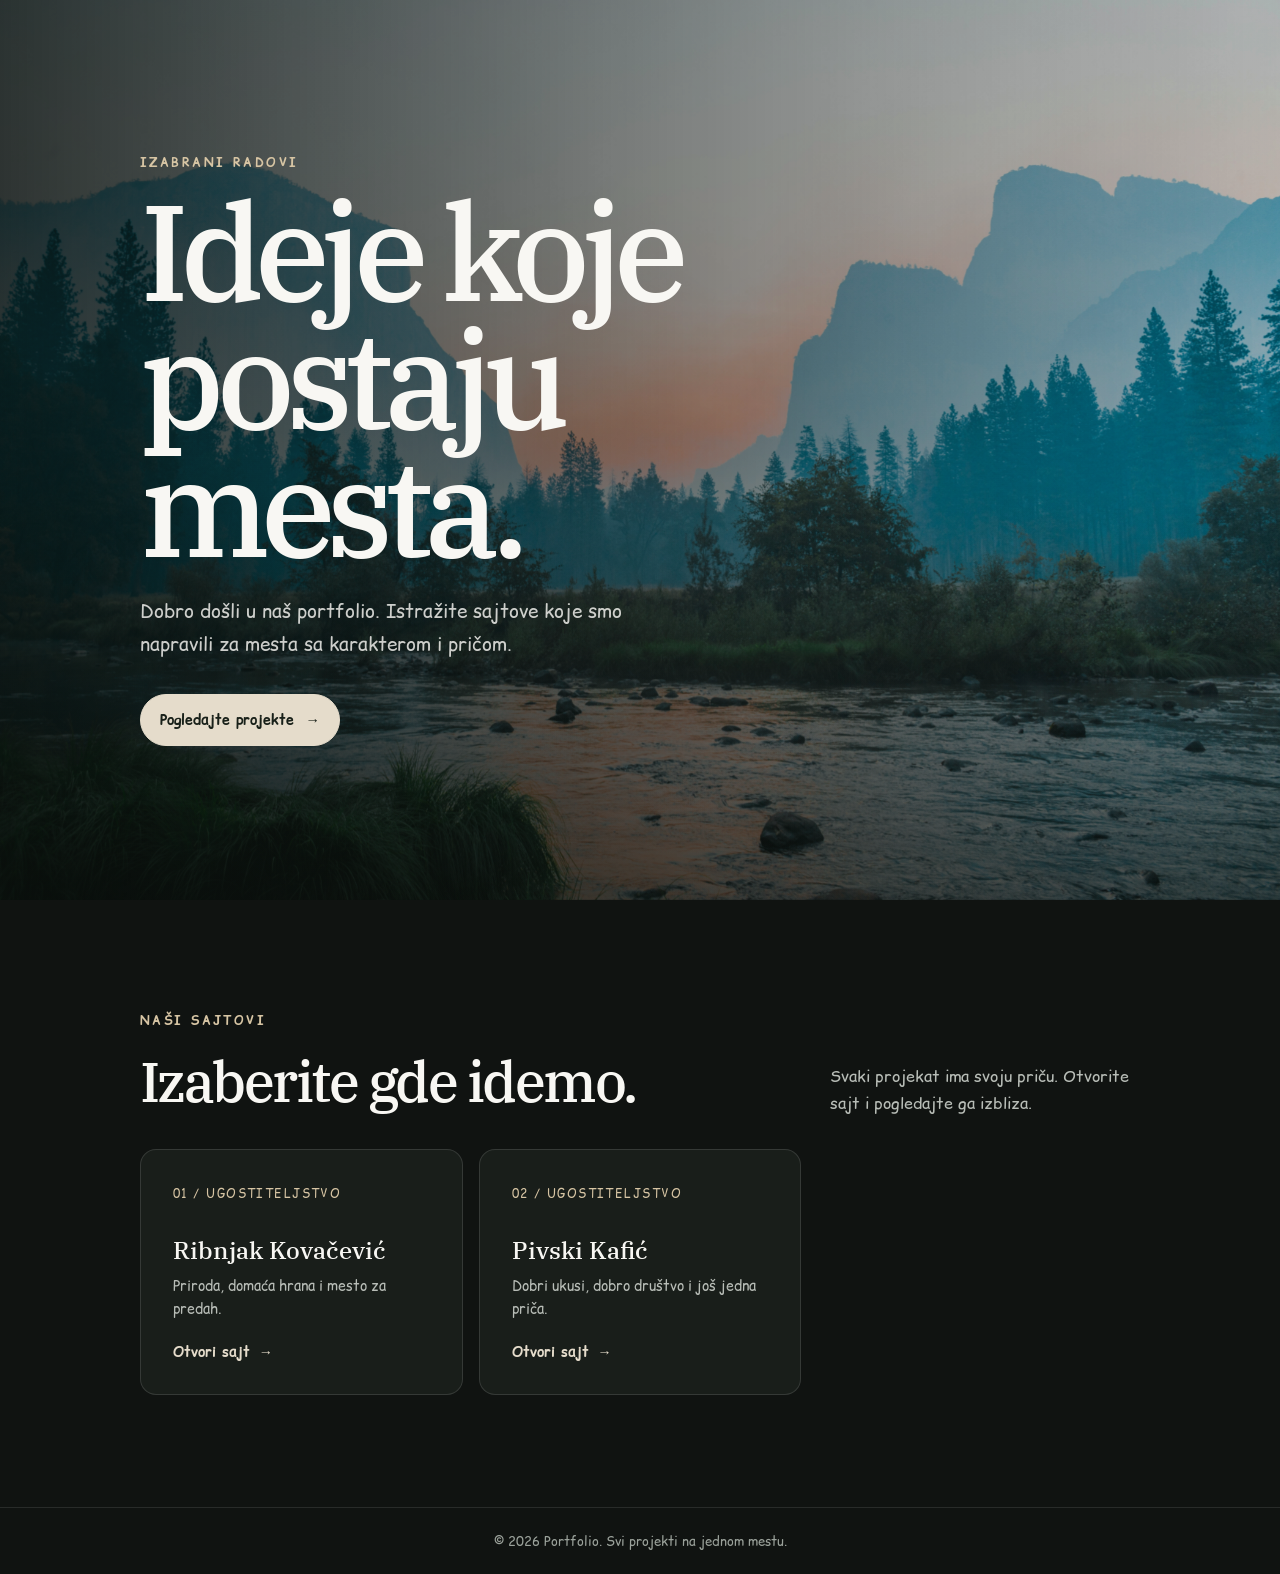
==== index.html @ f23b8ac7 "Add files via upload" ====
<!DOCTYPE html>
<html lang="sr-Latn">
    <head>
        <meta charset="UTF-8">
        <meta name="viewport" content="width=device-width, initial-scale=1.0">
        <meta name="description" content="Pogledajte izbor naših sajtova i projekata.">
        <meta name="theme-color" content="#101311">
        <title>Portfolio | Naši projekti</title>
        <link rel="preconnect" href="https://fonts.googleapis.com">
        <link rel="preconnect" href="https://fonts.gstatic.com" crossorigin>
        <link href="https://fonts.googleapis.com/css2?family=Comic+Relief:wght@400;700&family=IBM+Plex+Serif:wght@400;500;600&display=swap" rel="stylesheet">
        <link rel="stylesheet" href="index.css">
    </head>
    <body>
        <header class="hero" id="pocetna">
            <img src="bailey-zindel-NRQV-hBF10M-unsplash.jpg" alt="" class="hero-image" aria-hidden="true">
            <div class="hero-shade" aria-hidden="true"></div>
            <div class="hero-content">
                <p class="eyebrow">Izabrani radovi</p>
                <h1>Ideje koje<br>postaju mesta.</h1>
                <p class="hero-intro">Dobro došli u naš portfolio. Istražite sajtove koje smo napravili za mesta sa karakterom i pričom.</p>
                <div class="hero-actions">
                    <a class="button" href="#projekti">Pogledajte projekte <span aria-hidden="true">&rarr;</span></a>
                </div>
            </div>
        </header>

        <main>
            <section class="projects" id="projekti" aria-labelledby="projects-title">
                <div class="projects-heading">
                    <div>
                        <p class="eyebrow">Naši sajtovi</p>
                        <h2 id="projects-title">Izaberite gde idemo.</h2>
                    </div>
                    <p>Svaki projekat ima svoju priču. Otvorite sajt i pogledajte ga izbliza.</p>
                </div>
                <div class="project-grid">
                    <article class="project-card">
                        <span class="project-number">01 / UGOSTITELJSTVO</span>
                        <h3>Ribnjak Kovačević</h3>
                        <p>Priroda, domaća hrana i mesto za predah.</p>
                        <a class="project-link" href="ribnjakkov.html">Otvori sajt <span aria-hidden="true">&rarr;</span></a>
                    </article>
                    <article class="project-card">
                        <span class="project-number">02 / UGOSTITELJSTVO</span>
                        <h3>Pivski Kafić</h3>
                        <p>Dobri ukusi, dobro društvo i još jedna priča.</p>
                        <a class="project-link" href="pivski.html">Otvori sajt <span aria-hidden="true">&rarr;</span></a>
                    </article>
                </div>
            </section>
        </main>

        <footer class="footer">
            <p>&copy; 2026 Portfolio. Svi projekti na jednom mestu.</p>
        </footer>
    </body>
</html>
---- index.css ----
* {
  box-sizing: border-box;
}

:root {
  color-scheme: dark;
  font-family: "IBM Plex Serif", Georgia, serif;
  color: #f8f7f3;
  background: #101311;
  font-synthesis: none;
  text-rendering: optimizeLegibility;
  scroll-behavior: smooth;
}

body {
  margin: 0;
}

a {
  color: inherit;
}

.hero {
  position: relative;
  display: grid;
  min-height: 100vh;
  min-height: 100svh;
  overflow: hidden;
  align-items: center;
  padding: clamp(1.5rem, 5vw, 4.5rem);
  isolation: isolate;
}

.hero-image,
.hero-shade {
  position: absolute;
  z-index: -1;
  inset: 0;
  width: 100%;
  height: 100%;
}

.hero-image {
  object-fit: cover;
  object-position: center;
  animation: image-arrive 1.2s ease-out both;
}

.hero-shade {
  background:
    linear-gradient(90deg, rgb(9 15 12 / 82%) 0%, rgb(9 15 12 / 50%) 48%, rgb(9 15 12 / 18%) 100%),
    linear-gradient(0deg, rgb(9 15 12 / 50%) 0%, transparent 45%);
}

.hero-content {
  width: min(100%, 1000px);
  margin: 0 auto;
  animation: content-arrive 800ms 150ms ease-out both;
}

.eyebrow {
  margin: 0 0 1rem;
  color: #d7c5a4;
  font-family: "Comic Relief", sans-serif;
  font-size: 0.76rem;
  font-weight: 700;
  letter-spacing: 0.2em;
  text-transform: uppercase;
}

.hero h1 {
  max-width: 780px;
  margin: 0;
  font-size: clamp(3.75rem, 11vw, 8.5rem);
  font-weight: 500;
  letter-spacing: -0.065em;
  line-height: 0.94;
}

.hero-intro {
  max-width: 530px;
  margin: 1.5rem 0 2rem;
  color: rgb(248 247 243 / 82%);
  font-family: "Comic Relief", sans-serif;
  font-size: clamp(1rem, 2vw, 1.2rem);
  line-height: 1.75;
}

.hero-actions {
  display: flex;
  flex-wrap: wrap;
  align-items: center;
  gap: 1.25rem;
}

.button,
.text-link {
  display: inline-flex;
  min-height: 3.25rem;
  align-items: center;
  justify-content: center;
  gap: 0.7rem;
  font-family: "Comic Relief", sans-serif;
  font-size: 0.9rem;
  font-weight: 700;
  text-decoration: none;
  transition: background-color 180ms ease, border-color 180ms ease, color 180ms ease, transform 180ms ease;
}

.button {
  padding: 0.85rem 1.2rem;
  border: 1px solid #e5dccb;
  border-radius: 999px;
  background: #e5dccb;
  color: #182019;
}

.button:hover {
  transform: translateY(-2px);
  border-color: #fff;
  background: #fff;
}

.text-link {
  color: #f8f7f3;
}

.text-link:hover {
  color: #d7c5a4;
}

.text-link span,
.project-link span {
  transition: transform 180ms ease;
}

.text-link:hover span,
.project-link:hover span {
  transform: translateX(4px);
}

.projects {
  padding: clamp(4rem, 9vw, 7rem) max(1.5rem, calc((100vw - 1000px) / 2));
  background: #101311;
}

.projects-heading {
  display: flex;
  align-items: end;
  justify-content: space-between;
  gap: 2rem;
  margin-bottom: 2rem;
}

.projects-heading h2 {
  margin: 0;
  font-size: clamp(2rem, 5vw, 3.5rem);
  font-weight: 500;
  letter-spacing: -0.045em;
}

.projects-heading > p {
  max-width: 310px;
  margin: 0;
  color: #b8bdb7;
  font-family: "Comic Relief", sans-serif;
  line-height: 1.7;
}

.project-grid {
  display: grid;
  grid-template-columns: repeat(3, minmax(0, 1fr));
  gap: 1rem;
}

.project-card {
  min-height: 210px;
  padding: clamp(1.25rem, 3vw, 2rem);
  border: 1px solid rgb(255 255 255 / 12%);
  border-radius: 1rem;
  background: #191e1a;
  transition: transform 220ms ease, border-color 220ms ease, background-color 220ms ease;
}

.project-card:hover,
.project-card:focus-within {
  transform: translateY(-5px);
  border-color: rgb(215 197 164 / 55%);
  background: #202720;
}

.project-number {
  color: #d7c5a4;
  font-family: "Comic Relief", sans-serif;
  font-size: 0.75rem;
  letter-spacing: 0.12em;
}

.project-card h3 {
  margin: 2rem 0 0.55rem;
  font-size: 1.5rem;
  font-weight: 500;
}

.project-card p {
  margin: 0;
  color: #b8bdb7;
  font-family: "Comic Relief", sans-serif;
  font-size: 0.9rem;
  line-height: 1.6;
}

.project-link {
  display: inline-flex;
  align-items: center;
  gap: 0.55rem;
  margin-top: 1.35rem;
  color: #e5dccb;
  font-family: "Comic Relief", sans-serif;
  font-size: 0.88rem;
  font-weight: 700;
  text-decoration: none;
}

.project-link:focus-visible,
.button:focus-visible,
.text-link:focus-visible {
  outline: 2px solid #d7c5a4;
  outline-offset: 4px;
}

.footer {
  padding: 1.5rem;
  border-top: 1px solid rgb(255 255 255 / 10%);
  color: #9ba29b;
  font-family: "Comic Relief", sans-serif;
  font-size: 0.8rem;
  text-align: center;
}

.footer p {
  margin: 0;
}

@keyframes content-arrive {
  from {
    opacity: 0;
    transform: translateY(18px);
  }
  to {
    opacity: 1;
    transform: translateY(0);
  }
}

@keyframes image-arrive {
  from {
    opacity: 0.7;
    transform: scale(1.04);
  }
  to {
    opacity: 1;
    transform: scale(1);
  }
}

@media (max-width: 760px) {
  .hero-shade {
    background:
      linear-gradient(90deg, rgb(9 15 12 / 72%), rgb(9 15 12 / 35%)),
      linear-gradient(0deg, rgb(9 15 12 / 55%), transparent 60%);
  }

  .projects-heading {
    align-items: start;
    flex-direction: column;
    gap: 0.75rem;
  }

  .project-grid {
    grid-template-columns: 1fr;
  }

  .project-card {
    min-height: 0;
  }
}

@media (prefers-reduced-motion: reduce) {
  *,
  *::before,
  *::after {
    scroll-behavior: auto !important;
    animation-duration: 0.01ms !important;
    animation-iteration-count: 1 !important;
    transition-duration: 0.01ms !important;
  }
}
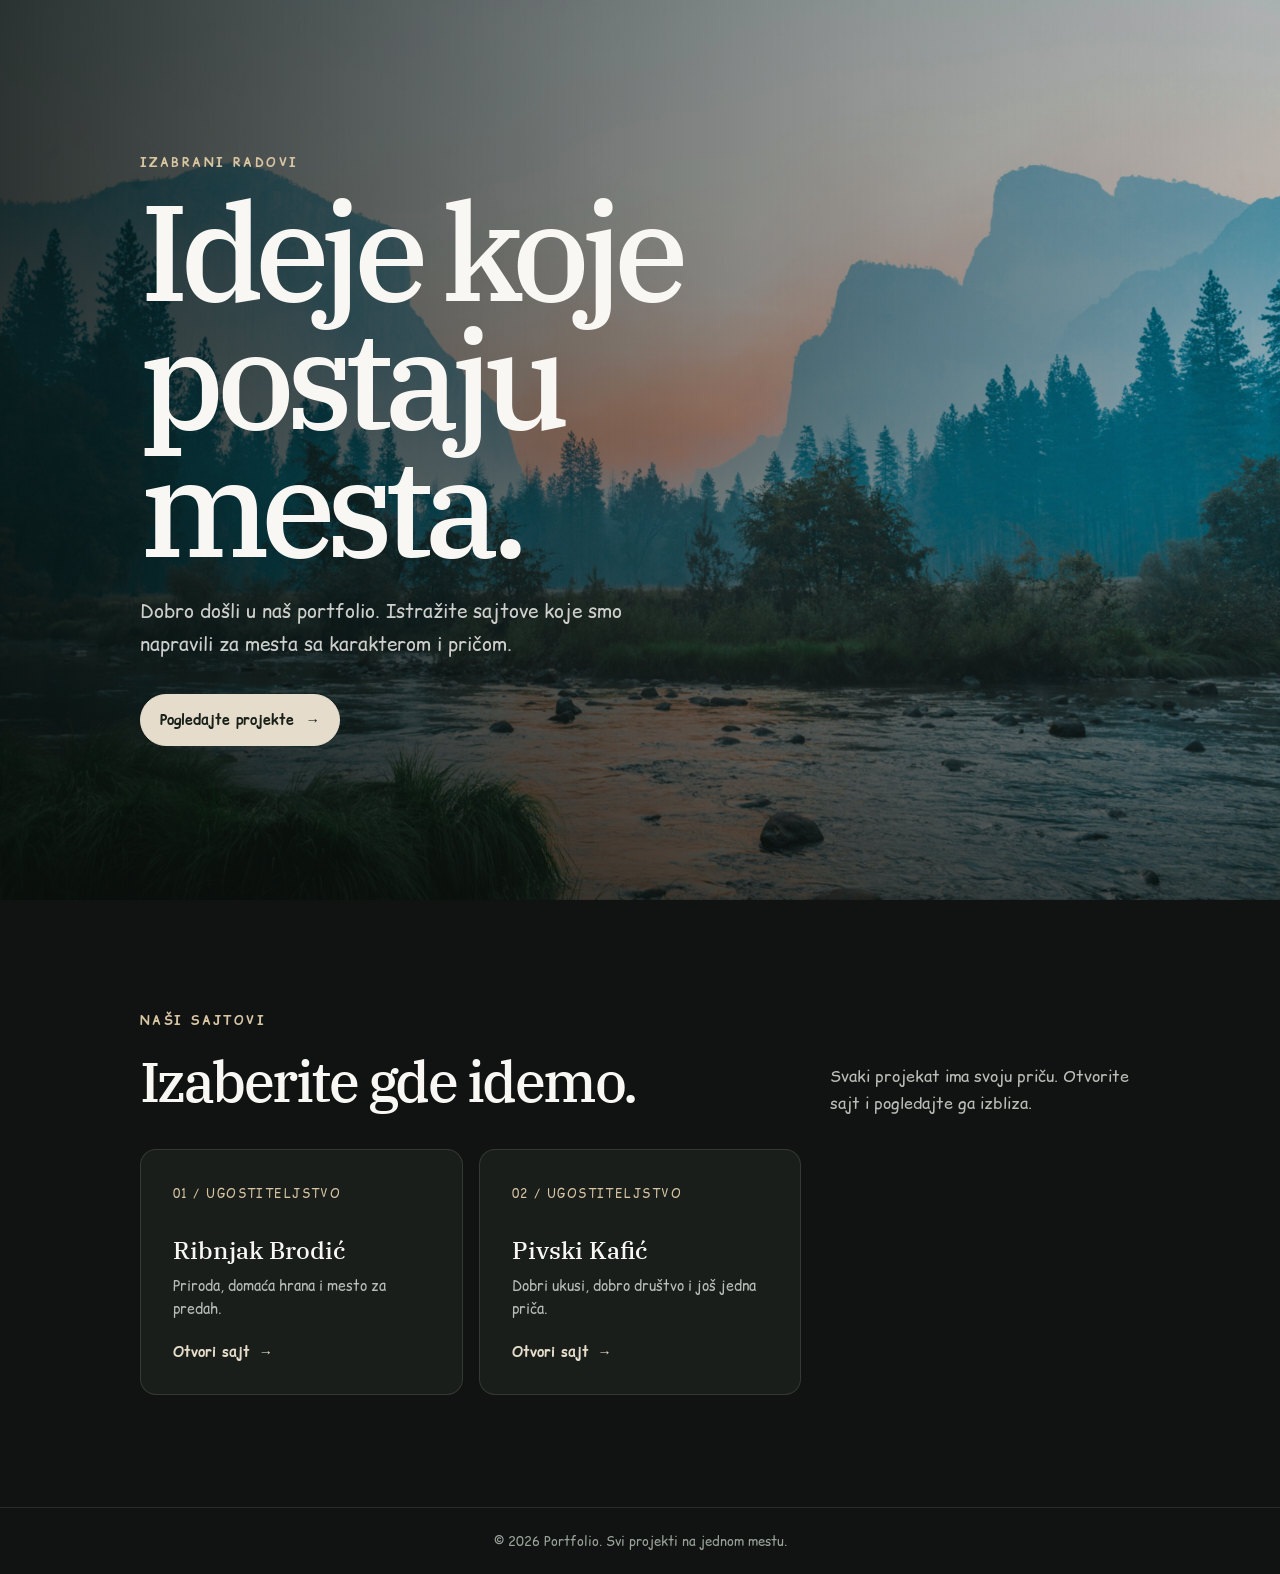
==== commit 5378ffbf: "Update index.html" ====
--- a/index.html
+++ b/index.html
@@ -37,7 +37,7 @@
                 <div class="project-grid">
                     <article class="project-card">
                         <span class="project-number">01 / UGOSTITELJSTVO</span>
-                        <h3>Ribnjak Kovačević</h3>
+                        <h3>Ribnjak Brodić</h3>
                         <p>Priroda, domaća hrana i mesto za predah.</p>
                         <a class="project-link" href="ribnjakkov.html">Otvori sajt <span aria-hidden="true">&rarr;</span></a>
                     </article>
